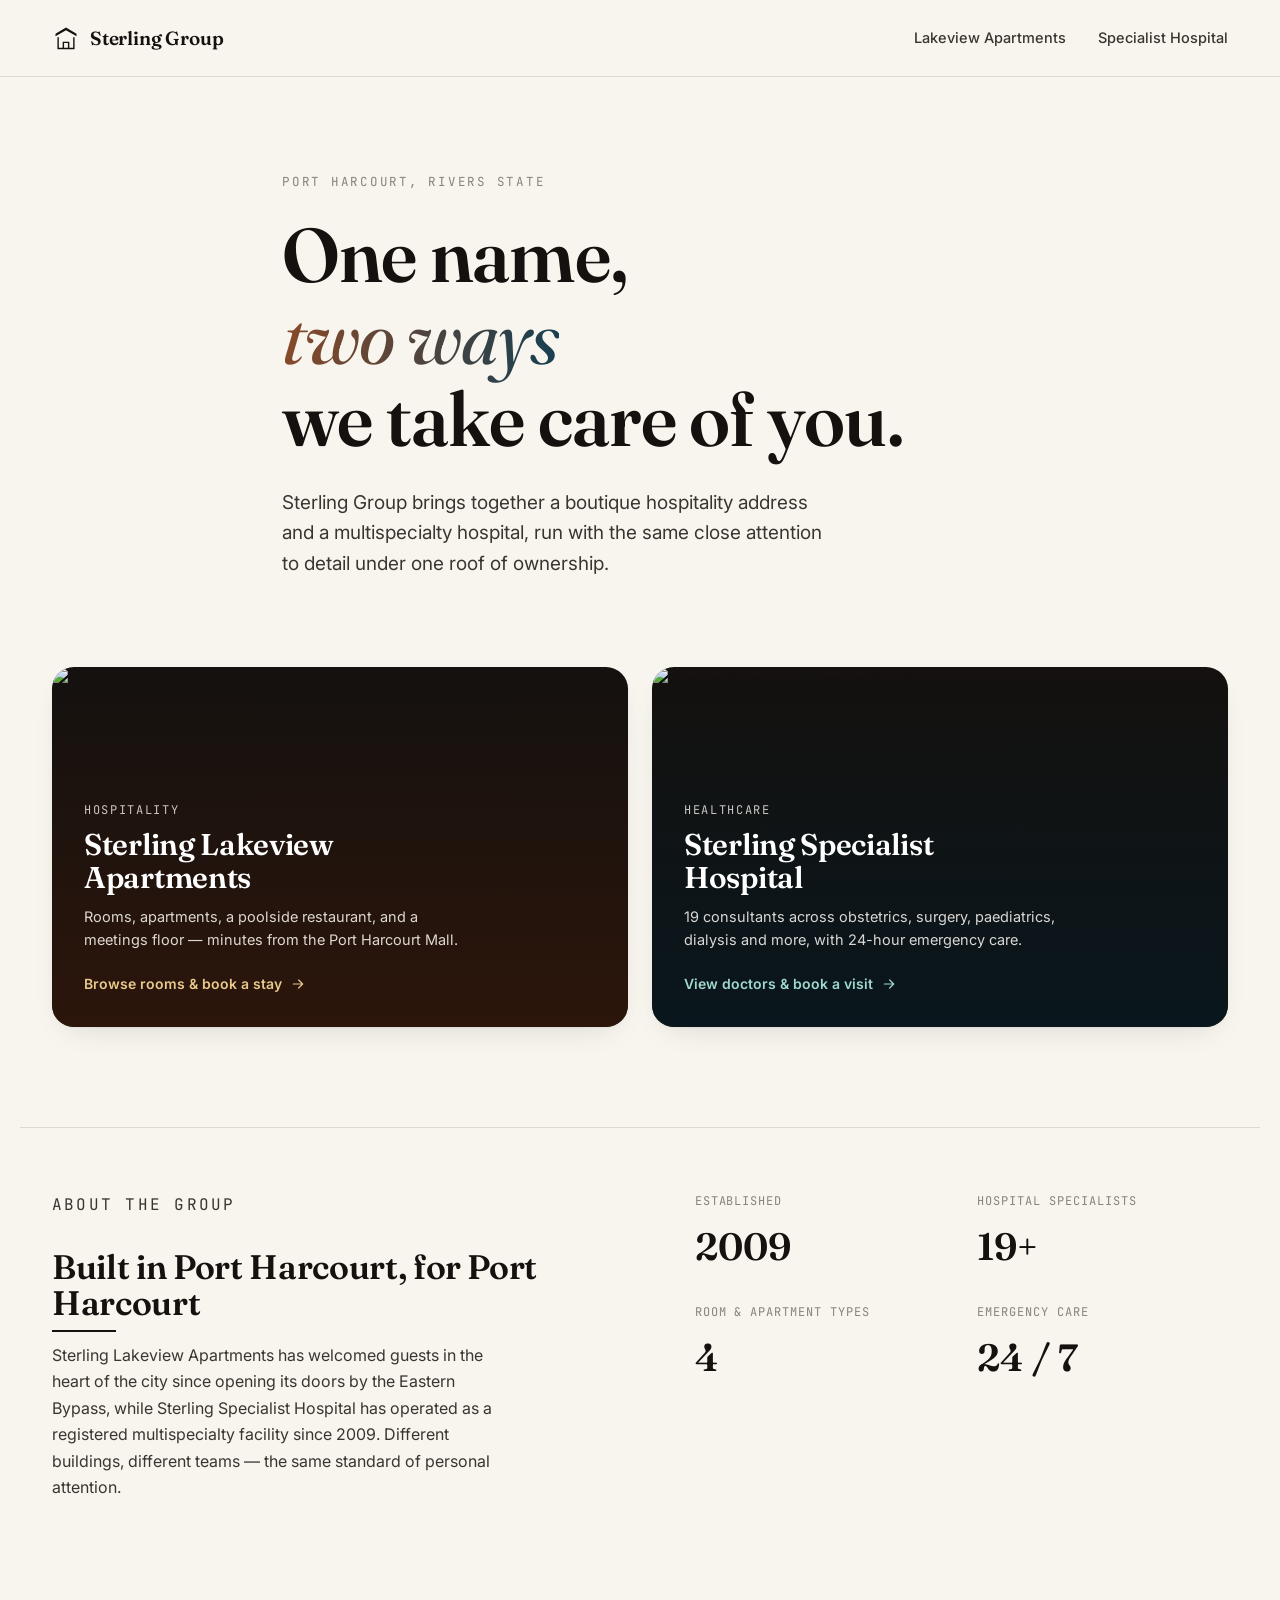
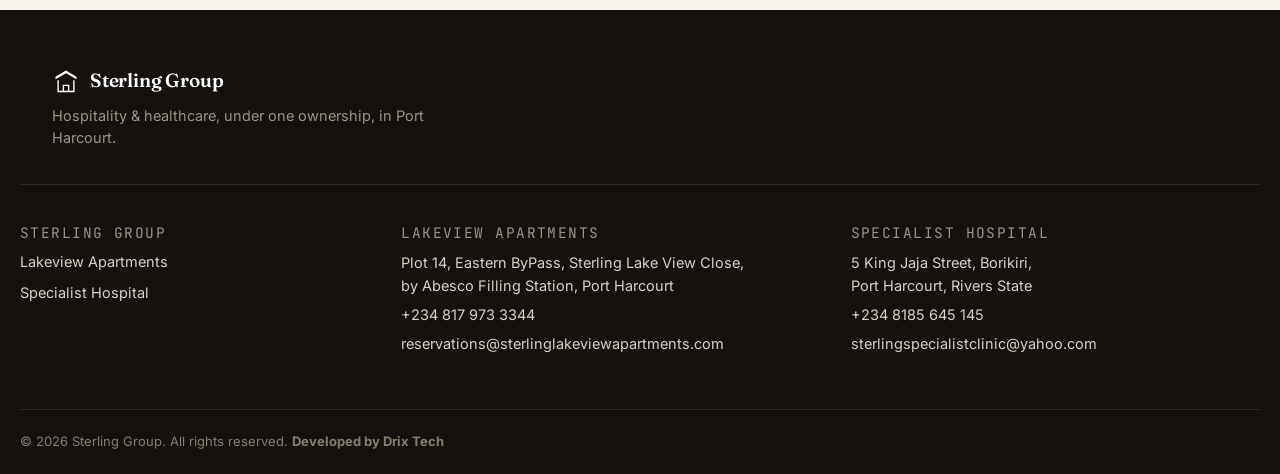
==== index.html @ 6a602ec3 "Initial frontend commit" ====
<!doctype html>
<html lang="en">
<head>
  <meta charset="UTF-8" />
  <meta name="viewport" content="width=device-width, initial-scale=1.0" />
  <title>Sterling Group — Hospitality &amp; Healthcare in Port Harcourt</title>
  <meta name="description" content="Sterling Group is the parent of Sterling Lakeview Apartments and Sterling Specialist Hospital, two trusted institutions in Port Harcourt." />
  <link rel="icon" href="data:," />
  <link rel="stylesheet" href="/css/base.css" />
  <link rel="stylesheet" href="/css/landing.css" />
</head>
<body>

  <header class="site-header" id="siteHeader">
    <div class="container site-header__inner">
      <a href="/" class="brand-mark">
        <span class="brand-mark__glyph" id="brandLogoSlot" aria-hidden="true">
          <svg viewBox="0 0 32 32" fill="none"><path d="M16 4 28 11v3L16 7 4 14v-3L16 4Z" fill="currentColor"/><path d="M7 15v13h18V15" stroke="currentColor" stroke-width="1.6"/><path d="M13 28v-7h6v7" stroke="currentColor" stroke-width="1.6"/></svg>
        </span>
        <span class="brand-mark__text">Sterling Group</span>
      </a>
      <nav class="site-nav">
        <a href="/lakeview">Lakeview Apartments</a>
        <a href="/hospital">Specialist Hospital</a>
        <!-- <a href="/admin" class="site-nav__admin">Admin</a> -->
      </nav>
    </div>
  </header>

  <main>
    <!-- HERO -->
    <section class="hero">
      <div class="container hero__inner">
        <p class="eyebrow">Port Harcourt, Rivers State</p>
        <h1 class="hero__title">
          One name,<br />
          <em class="hero__title-em">two ways</em><br />
          we take care of you.
        </h1>
        <p class="hero__lede">
          Sterling Group brings together a boutique hospitality address and a multispecialty
          hospital, run with the same close attention to detail under one roof of ownership.
        </p>
      </div>
    </section>

    <!-- TWO DOORS -->
    <section class="doors">
      <div class="container doors__grid">

        <a href="/lakeview" class="door door--lakeview" data-division="lakeview">
          <div class="door__media">
            <img src="https://images.unsplash.com/photo-1566073771259-6a8506099945?q=80&w=1600" alt="Sterling Lakeview Apartments exterior at dusk" loading="lazy" />
          </div>
          <div class="door__body">
            <p class="door__eyebrow">Hospitality</p>
            <h2 class="door__title">Sterling Lakeview<br/>Apartments</h2>
            <p class="door__desc">Rooms, apartments, a poolside restaurant, and a meetings floor — minutes from the Port Harcourt Mall.</p>
            <span class="door__cta">Browse rooms &amp; book a stay <span class="icon door__cta-icon" aria-hidden="true"><svg viewBox="0 0 24 24" fill="none" stroke="currentColor" stroke-width="1.8"><path d="M5 12h14M13 6l6 6-6 6" stroke-linecap="round" stroke-linejoin="round"/></svg></span></span>
          </div>
        </a>

        <a href="/hospital" class="door door--hospital" data-division="hospital">
          <div class="door__media">
            <img src="https://images.unsplash.com/photo-1587351021759-3e566b6af7cc?q=80&w=1600" alt="Sterling Specialist Hospital building" loading="lazy" />
          </div>
          <div class="door__body">
            <p class="door__eyebrow">Healthcare</p>
            <h2 class="door__title">Sterling Specialist<br/>Hospital</h2>
            <p class="door__desc">19 consultants across obstetrics, surgery, paediatrics, dialysis and more, with 24-hour emergency care.</p>
            <span class="door__cta">View doctors &amp; book a visit <span class="icon door__cta-icon" aria-hidden="true"><svg viewBox="0 0 24 24" fill="none" stroke="currentColor" stroke-width="1.8"><path d="M5 12h14M13 6l6 6-6 6" stroke-linecap="round" stroke-linejoin="round"/></svg></span></span>
          </div>
        </a>

      </div>
    </section>

    <!-- ABOUT / TRUST STRIP -->
    <section class="about">
      <div class="container about__inner">
        <div class="about__copy">
          <p class="eyebrow">About the Group</p>
          <h2 class="ledger">Built in Port Harcourt, for Port Harcourt</h2>
          <p>
            Sterling Lakeview Apartments has welcomed guests in the heart of the city since
            opening its doors by the Eastern Bypass, while Sterling Specialist Hospital has
            operated as a registered multispecialty facility since 2009. Different buildings,
            different teams — the same standard of personal attention.
          </p>
        </div>
        <dl class="about__stats">
          <div class="about__stat">
            <dt>Established</dt>
            <dd>2009</dd>
          </div>
          <div class="about__stat">
            <dt>Hospital specialists</dt>
            <dd>19+</dd>
          </div>
          <div class="about__stat">
            <dt>Room &amp; apartment types</dt>
            <dd>4</dd>
          </div>
          <div class="about__stat">
            <dt>Emergency care</dt>
            <dd>24 / 7</dd>
          </div>
        </dl>
      </div>
    </section>
  </main>

  <footer class="site-footer">
    <div class="container site-footer__top">
      <a href="/" class="brand-mark site-footer__brand">
        <span class="brand-mark__glyph" id="brandLogoSlotFooter" aria-hidden="true">
          <svg viewBox="0 0 32 32" fill="none"><path d="M16 4 28 11v3L16 7 4 14v-3L16 4Z" fill="currentColor"/><path d="M7 15v13h18V15" stroke="currentColor" stroke-width="1.6"/><path d="M13 28v-7h6v7" stroke="currentColor" stroke-width="1.6"/></svg>
        </span>
        <span class="brand-mark__text">Sterling Group</span>
      </a>
      <p class="site-footer__tagline">Hospitality &amp; healthcare, under one ownership, in Port Harcourt.</p>
    </div>

    <div class="container site-footer__inner">
      <div class="site-footer__col">
        <p class="site-footer__heading">Sterling Group</p>
        <nav class="site-footer__links">
          <a href="/lakeview">Lakeview Apartments</a>
          <a href="/hospital">Specialist Hospital</a>
          <!-- <a href="/admin">Admin</a> -->
        </nav>
      </div>
      <div class="site-footer__col">
        <p class="site-footer__heading">Lakeview Apartments</p>
        <p>Plot 14, Eastern ByPass, Sterling Lake View Close,<br/>by Abesco Filling Station, Port Harcourt</p>
        <p><a href="tel:+2348179733344">+234 817 973 3344</a></p>
        <p><a href="mailto:reservations@sterlinglakeviewapartments.com">reservations@sterlinglakeviewapartments.com</a></p>
      </div>
      <div class="site-footer__col">
        <p class="site-footer__heading">Specialist Hospital</p>
        <p>5 King Jaja Street, Borikiri,<br/>Port Harcourt, Rivers State</p>
        <p><a href="tel:+2348185645145">+234 8185 645 145</a></p>
        <p><a href="mailto:sterlingspecialistclinic@yahoo.com">sterlingspecialistclinic@yahoo.com</a></p>
      </div>
    </div>
    <div class="container site-footer__bottom">
      <p>&copy; <span id="year"></span> Sterling Group. All rights reserved. <b> Developed by
        <a href="https://christogonus.com.ng">Drix Tech</a>
      </b></p>
    </div>
  </footer>

  <script src="/js/icons.js"></script>
  <script src="/js/config.js"></script>
  <script src="/js/api.js"></script>
  <script src="/js/branding.js"></script>
  <script src="/js/landing.js"></script>
</body>
</html>
---- css/base.css ----
/* =========================================================
   SterlingGroup — design tokens & base styles
   Shared across all four pages (landing, lakeview, hospital, admin)
   ========================================================= */

@import url('https://fonts.googleapis.com/css2?family=Fraunces:ital,opsz,wght@0,9..144,300..900;1,9..144,300..900&family=Inter:wght@400;500;600;700&family=JetBrains+Mono:wght@400;500&display=swap');

:root {
  /* ---- Shared neutrals ---- */
  --ink: #14110f;
  --ink-soft: #3a352f;
  --paper: #f8f5ef;
  --paper-raised: #ffffff;
  --stone: #8a8377;
  --stone-light: #d8d2c4;
  --line: rgba(20, 17, 15, 0.12);

  /* ---- Lakeview accent (hospitality) ---- */
  --lv-primary: #8a4a28;
  --lv-primary-deep: #5e3119;
  --lv-gold: #c69a4c;
  --lv-tint: #f4ece1;

  /* ---- Sterling Hospital accent (healthcare) ---- */
  --sh-primary: #163f52;
  --sh-primary-deep: #0d2733;
  --sh-teal: #3e8e7e;
  --sh-tint: #e9f1ef;

  /* ---- Type ---- */
  --font-display: 'Fraunces', 'Iowan Old Style', serif;
  --font-body: 'Inter', -apple-system, BlinkMacSystemFont, sans-serif;
  --font-mono: 'JetBrains Mono', monospace;

  /* ---- Scale ---- */
  --radius-sm: 6px;
  --radius-md: 12px;
  --radius-lg: 22px;
  --shadow-soft: 0 1px 2px rgba(20,17,15,0.04), 0 12px 32px -16px rgba(20,17,15,0.18);
  --shadow-lift: 0 4px 8px rgba(20,17,15,0.06), 0 24px 48px -20px rgba(20,17,15,0.28);

  --container: 1240px;
}

* { box-sizing: border-box; }
html { scroll-behavior: smooth; }

@media (prefers-reduced-motion: reduce) {
  html { scroll-behavior: auto; }
  *, *::before, *::after { animation-duration: 0.01ms !important; animation-iteration-count: 1 !important; transition-duration: 0.01ms !important; }
}

body {
  margin: 0;
  font-family: var(--font-body);
  color: var(--ink);
  background: var(--paper);
  -webkit-font-smoothing: antialiased;
  font-size: 16px;
  line-height: 1.5;
}

h1, h2, h3, h4 {
  font-family: var(--font-display);
  font-weight: 600;
  line-height: 1.08;
  margin: 0;
  letter-spacing: -0.01em;
}

.eyebrow {
  font-family: var(--font-mono);
  font-size: 12.5px;
  letter-spacing: 0.14em;
  text-transform: uppercase;
  color: var(--stone);
  margin: 0 0 22px;
}

p { margin: 0; }

a { color: inherit; text-decoration: none; }

img { max-width: 100%; display: block; }

button {
  font-family: var(--font-body);
  cursor: pointer;
  border: none;
  background: none;
  color: inherit;
}

input, textarea, select {
  font-family: var(--font-body);
  font-size: 15px;
}

::selection { background: var(--lv-gold); color: var(--ink); }

.container {
  max-width: var(--container);
  margin: 0 auto;
  padding: 0 32px;
}

@media (max-width: 720px) {
  .container { padding: 0 20px; }
}

/* ---------------------------------------------------------
   Focus states — always visible, never suppressed
   --------------------------------------------------------- */
a:focus-visible,
button:focus-visible,
input:focus-visible,
textarea:focus-visible,
select:focus-visible,
[tabindex]:focus-visible {
  outline: 2px solid currentColor;
  outline-offset: 3px;
  border-radius: 4px;
}

/* ---------------------------------------------------------
   Signature element: the "ledger line"
   A rule that draws itself left-to-right under a heading —
   used once per page, under the primary section heading only.
   --------------------------------------------------------- */
.ledger {
  position: relative;
  display: inline-block;
}
.ledger::after {
  content: '';
  position: absolute;
  left: 0;
  bottom: -10px;
  height: 2px;
  width: 0%;
  background: currentColor;
  transition: width 1.1s cubic-bezier(0.16, 1, 0.3, 1);
}
.ledger.in-view::after {
  width: 64px;
}

/* ---------------------------------------------------------
   Buttons
   --------------------------------------------------------- */
.btn {
  display: inline-flex;
  align-items: center;
  gap: 10px;
  padding: 13px 26px;
  border-radius: 999px;
  font-size: 14.5px;
  font-weight: 600;
  letter-spacing: 0.01em;
  transition: transform 0.25s cubic-bezier(0.16, 1, 0.3, 1), box-shadow 0.25s ease, background 0.2s ease;
  white-space: nowrap;
}
.btn:active { transform: scale(0.97); }
.btn svg { width: 16px; height: 16px; flex-shrink: 0; }

.btn-ghost {
  background: transparent;
  border: 1.5px solid var(--line);
  color: var(--ink);
}
.btn-ghost:hover { border-color: currentColor; }

/* ---------------------------------------------------------
   Generic card surface
   --------------------------------------------------------- */
.surface {
  background: var(--paper-raised);
  border-radius: var(--radius-md);
  box-shadow: var(--shadow-soft);
}

/* ---------------------------------------------------------
   Toast / inline alert
   --------------------------------------------------------- */
.toast {
  position: fixed;
  bottom: 28px;
  right: 28px;
  z-index: 999;
  background: var(--ink);
  color: var(--paper);
  padding: 14px 20px;
  border-radius: var(--radius-sm);
  font-size: 14px;
  font-weight: 500;
  box-shadow: var(--shadow-lift);
  display: flex;
  align-items: center;
  gap: 10px;
  max-width: 360px;
  transform: translateY(12px);
  opacity: 0;
  transition: transform 0.35s cubic-bezier(0.16,1,0.3,1), opacity 0.35s ease;
  pointer-events: none;
}
.toast.show { transform: translateY(0); opacity: 1; }
.toast.error { background: #7a2424; }
.toast svg { width: 18px; height: 18px; flex-shrink: 0; }

/* ---------------------------------------------------------
   Skeleton loading
   --------------------------------------------------------- */
.skeleton {
  background: linear-gradient(100deg, var(--stone-light) 30%, #eee6d4 50%, var(--stone-light) 70%);
  background-size: 200% 100%;
  animation: shimmer 1.6s infinite;
  border-radius: var(--radius-sm);
}
@keyframes shimmer {
  0% { background-position: 200% 0; }
  100% { background-position: -200% 0; }
}

/* ---------------------------------------------------------
   Brand mark — supports either the default inline SVG glyph
   or an admin-uploaded logo image dropped into the same slot
   --------------------------------------------------------- */
.brand-mark__glyph img {
  height: 28px;
  width: auto;
  max-width: 160px;
  object-fit: contain;
  display: block;
}

/* ---------------------------------------------------------
   Shared footer — used identically by landing, Lakeview, and
   Hospital pages. --footer-accent controls the link hover
   color per page (set in each page's own stylesheet).
   --------------------------------------------------------- */
.site-footer {
  --footer-accent: #ffffff;
  background: var(--ink);
  color: #d8d2c4;
  padding: 56px 0 0;
}
.site-footer__top {
  padding-bottom: 36px;
  border-bottom: 1px solid rgba(255,255,255,0.1);
}
.site-footer__brand .brand-mark__glyph { color: #fff; }
.site-footer__tagline { color: #9a9484; font-size: 14.5px; margin-top: 10px; max-width: 420px; }

.site-footer__inner {
  display: grid;
  grid-template-columns: 1fr 1.2fr 1.2fr;
  gap: 40px;
  padding: 36px 0 48px;
  border-bottom: 1px solid rgba(255,255,255,0.1);
}
@media (max-width: 720px) {
  .site-footer__inner { grid-template-columns: 1fr; gap: 28px; }
}
.site-footer .brand-mark__text { color: #fff; }
.site-footer__muted { color: #9a9484; font-size: 14px; margin-top: 8px; }
.site-footer__heading {
  font-family: var(--font-mono);
  font-size: 12px;
  text-transform: uppercase;
  letter-spacing: 0.1em;
  color: #9a9484;
  margin-bottom: 12px;
}
.site-footer__col p { font-size: 14.5px; line-height: 1.6; margin-bottom: 6px; }
.site-footer__col a { transition: color 0.2s ease; }
.site-footer__col a:hover { color: var(--footer-accent); }
.site-footer__links { display: flex; flex-direction: column; gap: 10px; }
.site-footer__links a { font-size: 14.5px; color: #d8d2c4; }
.site-footer__links a:hover { color: var(--footer-accent); }
.site-footer__bottom {
  padding: 22px 0;
  font-size: 13px;
  color: #847e6f;
}

/* ---------------------------------------------------------
   Visually hidden (a11y labels)
   --------------------------------------------------------- */
.sr-only {
  position: absolute;
  width: 1px; height: 1px;
  padding: 0; margin: -1px;
  overflow: hidden;
  clip: rect(0,0,0,0);
  white-space: nowrap;
  border: 0;
}

/* ---------------------------------------------------------
   Modal
   --------------------------------------------------------- */
.modal-backdrop {
  position: fixed;
  inset: 0;
  background: rgba(20,17,15,0.5);
  backdrop-filter: blur(3px);
  display: none;
  align-items: center;
  justify-content: center;
  z-index: 200;
  padding: 24px;
}
.modal-backdrop.open { display: flex; }
.modal {
  background: var(--paper-raised);
  border-radius: var(--radius-lg);
  max-width: 520px;
  width: 100%;
  max-height: 88vh;
  overflow-y: auto;
  box-shadow: var(--shadow-lift);
  animation: modal-in 0.3s cubic-bezier(0.16,1,0.3,1);
}
@keyframes modal-in {
  from { opacity: 0; transform: translateY(16px) scale(0.98); }
  to { opacity: 1; transform: translateY(0) scale(1); }
}

/* ---------------------------------------------------------
   Partner / client logo slider
   Auto-scrolls via CSS animation; pauses on hover/touch/focus.
   Also draggable via JS (see partner-slider.js) for manual swipe.
   Track is duplicated in markup so the loop is seamless.
   --------------------------------------------------------- */
.partner-slider {
  position: relative;
  overflow: hidden;
  -webkit-mask-image: linear-gradient(90deg, transparent 0%, #000 6%, #000 94%, transparent 100%);
  mask-image: linear-gradient(90deg, transparent 0%, #000 6%, #000 94%, transparent 100%);
  cursor: grab;
  user-select: none;
}
.partner-slider.dragging { cursor: grabbing; }
.partner-slider__track {
  display: flex;
  align-items: center;
  gap: 56px;
  width: max-content;
  animation: partner-scroll var(--partner-duration, 38s) linear infinite;
}
.partner-slider:hover .partner-slider__track,
.partner-slider:focus-within .partner-slider__track,
.partner-slider.dragging .partner-slider__track,
.partner-slider.paused .partner-slider__track {
  animation-play-state: paused;
}
@keyframes partner-scroll {
  from { transform: translateX(0); }
  to { transform: translateX(-50%); }
}
.partner-slider__item {
  flex-shrink: 0;
  height: 44px;
  display: flex;
  align-items: center;
  opacity: 0.72;
  filter: grayscale(1);
  transition: opacity 0.25s ease, filter 0.25s ease;
}
.partner-slider__item:hover { opacity: 1; filter: grayscale(0); }
.partner-slider__item img {
  height: 100%;
  width: auto;
  max-width: 160px;
  object-fit: contain;
  pointer-events: none;
}
.partner-slider__empty {
  padding: 18px 0;
  color: var(--stone);
  font-size: 13.5px;
}

@media (prefers-reduced-motion: reduce) {
  .partner-slider__track { animation: none; }
}
---- css/landing.css ----
/* =========================================================
   Landing page — "two doors" portal
   ========================================================= */

/* ---------- Header ---------- */
.site-header {
  position: sticky;
  top: 0;
  z-index: 100;
  background: rgba(248, 245, 239, 0.86);
  backdrop-filter: blur(10px);
  border-bottom: 1px solid var(--line);
}
.site-header__inner {
  display: flex;
  align-items: center;
  justify-content: space-between;
  height: 76px;
}
.brand-mark {
  display: flex;
  align-items: center;
  gap: 10px;
}
.brand-mark__glyph {
  width: 28px;
  height: 28px;
  color: var(--ink);
}
.brand-mark__glyph svg { width: 100%; height: 100%; }
.brand-mark__text {
  font-family: var(--font-display);
  font-size: 19px;
  font-weight: 600;
  letter-spacing: -0.01em;
}
.site-nav {
  display: flex;
  align-items: center;
  gap: 32px;
  font-size: 14.5px;
  font-weight: 500;
}
.site-nav a { padding: 6px 0; position: relative; color: var(--ink-soft); }
.site-nav a:hover { color: var(--ink); }
.site-nav__admin {
  padding: 8px 18px !important;
  border: 1.5px solid var(--line);
  border-radius: 999px;
  color: var(--ink) !important;
}
.site-nav__admin:hover { border-color: var(--ink); }

/* ---------- Hero ---------- */
.hero {
  padding: 96px 0 64px;
}
.hero__inner { max-width: 780px; }
.hero__title {
  font-size: clamp(40px, 7vw, 76px);
  color: var(--ink);
  margin-bottom: 28px;
}
.hero__title-em {
  font-style: italic;
  font-weight: 400;
  background: linear-gradient(95deg, var(--lv-primary) 0%, var(--sh-primary) 100%);
  -webkit-background-clip: text;
  background-clip: text;
  color: transparent;
}
.hero__lede {
  font-size: 19px;
  color: var(--ink-soft);
  max-width: 540px;
  line-height: 1.6;
}

/* ---------- Two doors ---------- */
.doors { padding: 24px 0 100px; }
.doors__grid {
  display: grid;
  grid-template-columns: 1fr 1fr;
  gap: 24px;
}
@media (max-width: 860px) {
  .doors__grid { grid-template-columns: 1fr; }
}

.door {
  position: relative;
  display: block;
  border-radius: var(--radius-lg);
  overflow: hidden;
  box-shadow: var(--shadow-soft);
  transition: box-shadow 0.4s cubic-bezier(0.16,1,0.3,1), transform 0.4s cubic-bezier(0.16,1,0.3,1);
  background: var(--ink);
}
.door:hover { transform: translateY(-4px); box-shadow: var(--shadow-lift); }

.door__media {
  position: relative;
  height: 360px;
  overflow: hidden;
}
.door__media::after {
  content: '';
  position: absolute;
  inset: 0;
}
.door--lakeview .door__media::after {
  background: linear-gradient(180deg, rgba(94,49,25,0) 0%, rgba(46,22,11,0.92) 100%);
}
.door--hospital .door__media::after {
  background: linear-gradient(180deg, rgba(13,39,51,0) 0%, rgba(8,23,30,0.92) 100%);
}
.door__media img {
  width: 100%;
  height: 100%;
  object-fit: cover;
  transition: transform 0.7s cubic-bezier(0.16,1,0.3,1);
}
.door:hover .door__media img { transform: scale(1.05); }

.door__body {
  position: absolute;
  left: 0; right: 0; bottom: 0;
  padding: 32px;
  color: #fbf8f2;
}
.door__eyebrow {
  font-family: var(--font-mono);
  font-size: 12px;
  letter-spacing: 0.14em;
  text-transform: uppercase;
  opacity: 0.78;
  margin-bottom: 10px;
}
.door__title {
  font-size: 30px;
  margin-bottom: 12px;
  color: #fff;
}
.door__desc {
  font-size: 14.5px;
  line-height: 1.55;
  max-width: 380px;
  opacity: 0.86;
  margin-bottom: 20px;
}
.door__cta {
  display: inline-flex;
  align-items: center;
  gap: 8px;
  font-size: 14px;
  font-weight: 600;
}
.door--lakeview .door__cta { color: #e7c98b; }
.door--hospital .door__cta { color: #9fd9c9; }
.door__cta-icon {
  width: 16px; height: 16px;
  transition: transform 0.3s cubic-bezier(0.16,1,0.3,1);
}
.door__cta-icon svg { width: 100%; height: 100%; }
.door:hover .door__cta-icon { transform: translateX(4px); }

/* ---------- About / stats ---------- */
.about { padding: 0 0 110px; }
.about__inner {
  display: grid;
  grid-template-columns: 1.1fr 1fr;
  gap: 56px;
  align-items: start;
  border-top: 1px solid var(--line);
  padding-top: 64px;
}
@media (max-width: 860px) {
  .about__inner { grid-template-columns: 1fr; gap: 36px; }
}
.about__copy h2 {
  font-size: clamp(26px, 3.4vw, 34px);
  margin: 8px 0 20px;
  color: var(--ink);
}
.about__copy p {
  color: var(--ink-soft);
  font-size: 16px;
  line-height: 1.65;
  max-width: 460px;
}
.about__stats {
  display: grid;
  grid-template-columns: 1fr 1fr;
  gap: 28px 32px;
  margin: 0;
}
.about__stat dt {
  font-family: var(--font-mono);
  font-size: 12px;
  text-transform: uppercase;
  letter-spacing: 0.08em;
  color: var(--stone);
  margin-bottom: 8px;
}
.about__stat dd {
  font-family: var(--font-display);
  font-size: 38px;
  font-weight: 600;
  margin: 0;
  color: var(--ink);
}
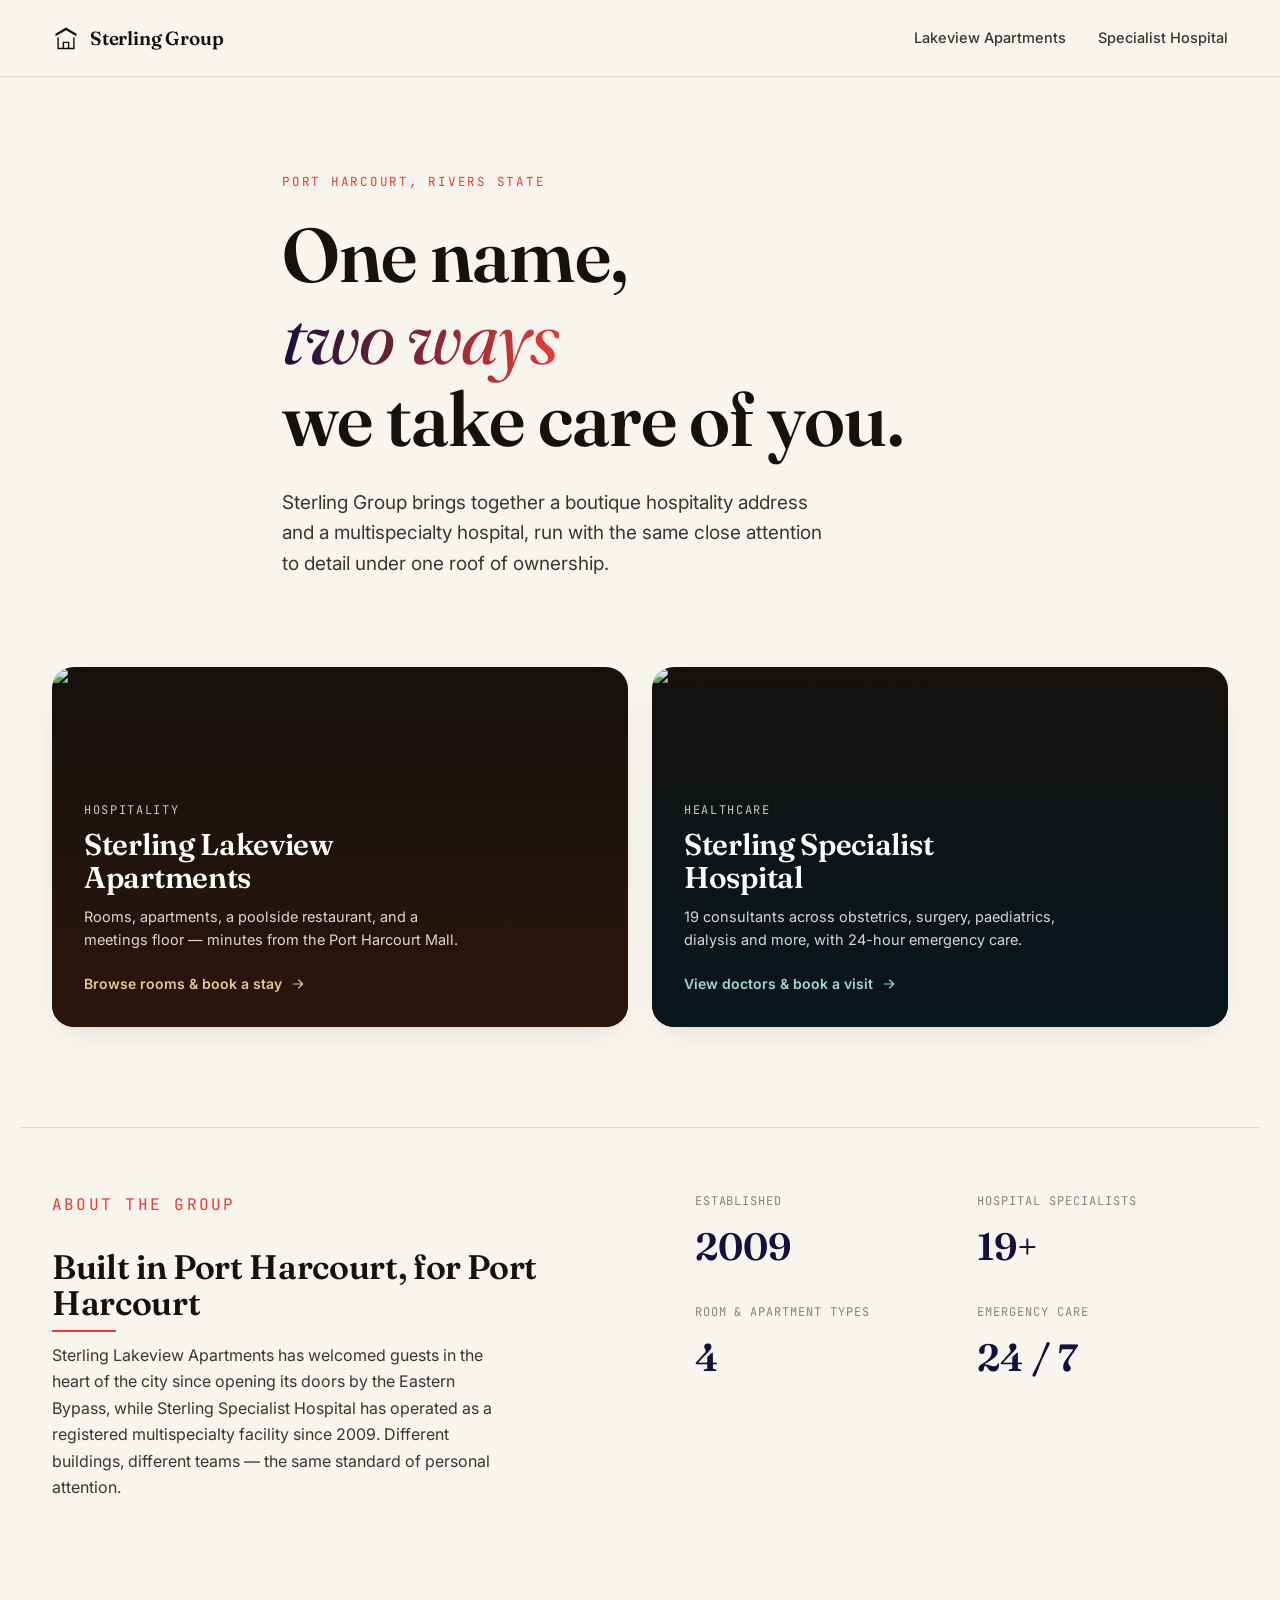
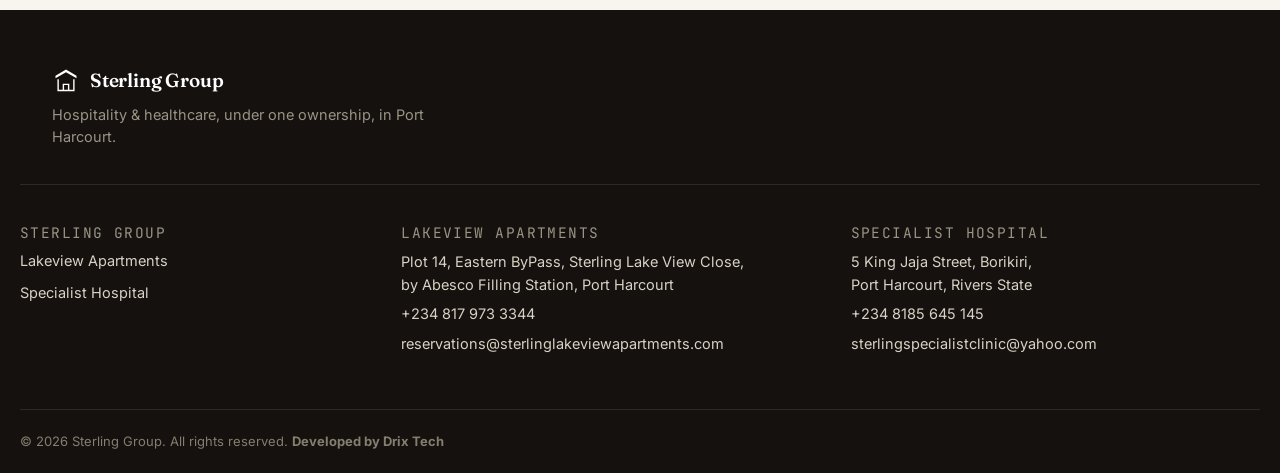
==== commit a8fa2545: "Fix newsletter overflow, footer overflow safety, landing page brand colors" ====
--- a/index.html
+++ b/index.html
@@ -9,7 +9,7 @@
   <link rel="stylesheet" href="/css/base.css" />
   <link rel="stylesheet" href="/css/landing.css" />
 </head>
-<body>
+<body class="landing">
 
   <header class="site-header" id="siteHeader">
     <div class="container site-header__inner">
@@ -19,11 +19,14 @@
         </span>
         <span class="brand-mark__text">Sterling Group</span>
       </a>
-      <nav class="site-nav">
+      <nav class="site-nav primary-nav" id="primaryNav">
         <a href="/lakeview">Lakeview Apartments</a>
         <a href="/hospital">Specialist Hospital</a>
         <!-- <a href="/admin" class="site-nav__admin">Admin</a> -->
       </nav>
+      <button class="nav-toggle" id="navToggle" aria-label="Open menu" aria-expanded="false">
+        <span></span><span></span><span></span>
+      </button>
     </div>
   </header>
 
@@ -154,6 +157,7 @@
   <script src="/js/config.js"></script>
   <script src="/js/api.js"></script>
   <script src="/js/branding.js"></script>
+  <script src="/js/nav-toggle.js"></script>
   <script src="/js/landing.js"></script>
 </body>
 </html>
--- a/css/base.css
+++ b/css/base.css
@@ -43,7 +43,7 @@
 }
 
 * { box-sizing: border-box; }
-html { scroll-behavior: smooth; }
+html { scroll-behavior: smooth; overflow-x: hidden; }
 
 @media (prefers-reduced-motion: reduce) {
   html { scroll-behavior: auto; }
@@ -58,6 +58,7 @@
   -webkit-font-smoothing: antialiased;
   font-size: 16px;
   line-height: 1.5;
+  overflow-x: hidden;
 }
 
 h1, h2, h3, h4 {
@@ -107,6 +108,74 @@
 @media (max-width: 720px) {
   .container { padding: 0 20px; }
 }
+
+/* ---------------------------------------------------------
+   Mobile nav toggle — shared across index/lakeview/hospital.
+   Each page's header keeps its own nav link colors/spacing;
+   this just handles the hamburger button and the collapse
+   behavior on narrow screens.
+   --------------------------------------------------------- */
+.nav-toggle {
+  display: none;
+  flex-direction: column;
+  justify-content: center;
+  align-items: center;
+  gap: 5px;
+  width: 40px;
+  height: 40px;
+  border-radius: var(--radius-sm);
+  flex-shrink: 0;
+}
+.nav-toggle span {
+  display: block;
+  width: 20px;
+  height: 2px;
+  background: currentColor;
+  border-radius: 2px;
+  transition: transform 0.25s ease, opacity 0.25s ease;
+}
+.nav-toggle.open span:nth-child(1) { transform: translateY(7px) rotate(45deg); }
+.nav-toggle.open span:nth-child(2) { opacity: 0; }
+.nav-toggle.open span:nth-child(3) { transform: translateY(-7px) rotate(-45deg); }
+
+@media (max-width: 900px) {
+  .nav-toggle { display: flex; }
+
+  .primary-nav {
+    position: absolute;
+    top: 100%;
+    left: 0;
+    right: 0;
+    max-height: calc(100vh - 76px);
+    background: var(--paper);
+    flex-direction: column;
+    align-items: stretch;
+    gap: 0;
+    padding: 8px 24px 32px;
+    overflow-y: auto;
+    transform: translateY(-8px);
+    opacity: 0;
+    visibility: hidden;
+    pointer-events: none;
+    transition: opacity 0.2s ease, transform 0.2s ease, visibility 0.2s;
+    z-index: 90;
+    box-shadow: var(--shadow-soft);
+    border-bottom: 1px solid var(--line);
+  }
+  .primary-nav.open {
+    opacity: 1;
+    transform: translateY(0);
+    visibility: visible;
+    pointer-events: auto;
+  }
+  .primary-nav a {
+    padding: 16px 4px !important;
+    border-bottom: 1px solid var(--line);
+    font-size: 16px !important;
+  }
+  body.nav-open { overflow: hidden; }
+}
+
 
 /* ---------------------------------------------------------
    Focus states — always visible, never suppressed
@@ -225,6 +294,28 @@
    Brand mark — supports either the default inline SVG glyph
    or an admin-uploaded logo image dropped into the same slot
    --------------------------------------------------------- */
+.brand-mark {
+  display: flex;
+  align-items: center;
+  gap: 10px;
+}
+.brand-mark__glyph {
+  width: 28px;
+  height: 28px;
+  flex-shrink: 0;
+  display: flex;
+  align-items: center;
+  justify-content: center;
+  color: var(--ink);
+}
+.brand-mark__glyph svg { width: 100%; height: 100%; }
+.brand-mark__text {
+  font-family: var(--font-display);
+  font-size: 19px;
+  font-weight: 600;
+  letter-spacing: -0.01em;
+  line-height: 1;
+}
 .brand-mark__glyph img {
   height: 28px;
   width: auto;
--- a/css/landing.css
+++ b/css/landing.css
@@ -1,6 +1,16 @@
 /* =========================================================
    Landing page — "two doors" portal
    ========================================================= */
+
+/* Sterling Group's own brand colors (from the group logo), scoped to the
+   landing page only — Lakeview and Hospital keep their own palettes. */
+body.landing {
+  --gr-navy: #140f3c;
+  --gr-red: #ee3b34;
+}
+body.landing ::selection { background: var(--gr-red); color: #fff; }
+body.landing .eyebrow { color: var(--gr-red); }
+body.landing .ledger::after { background: var(--gr-red); }
 
 /* ---------- Header ---------- */
 .site-header {
@@ -17,23 +27,6 @@
   justify-content: space-between;
   height: 76px;
 }
-.brand-mark {
-  display: flex;
-  align-items: center;
-  gap: 10px;
-}
-.brand-mark__glyph {
-  width: 28px;
-  height: 28px;
-  color: var(--ink);
-}
-.brand-mark__glyph svg { width: 100%; height: 100%; }
-.brand-mark__text {
-  font-family: var(--font-display);
-  font-size: 19px;
-  font-weight: 600;
-  letter-spacing: -0.01em;
-}
 .site-nav {
   display: flex;
   align-items: center;
@@ -64,7 +57,7 @@
 .hero__title-em {
   font-style: italic;
   font-weight: 400;
-  background: linear-gradient(95deg, var(--lv-primary) 0%, var(--sh-primary) 100%);
+  background: linear-gradient(95deg, var(--gr-navy) 0%, var(--gr-red) 100%);
   -webkit-background-clip: text;
   background-clip: text;
   color: transparent;
@@ -207,5 +200,5 @@
   font-size: 38px;
   font-weight: 600;
   margin: 0;
-  color: var(--ink);
-}
+  color: var(--gr-navy);
+}
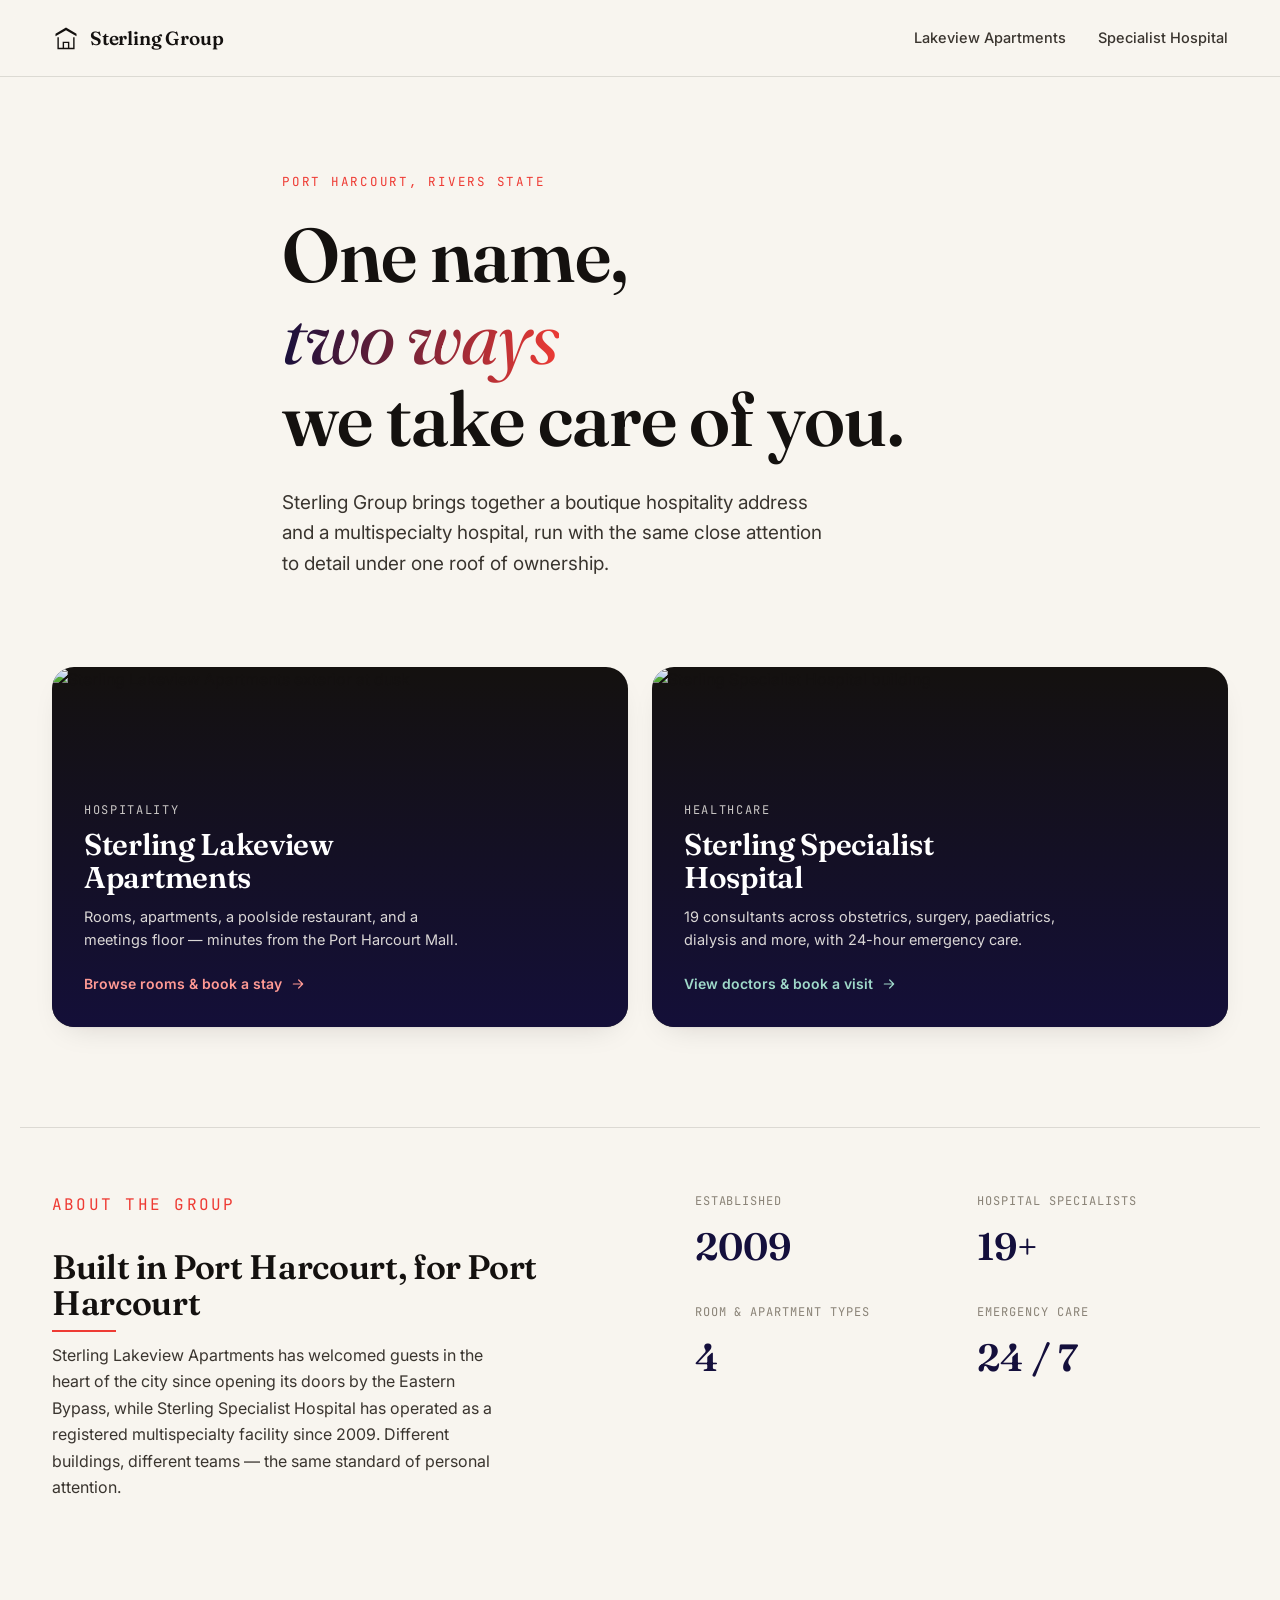
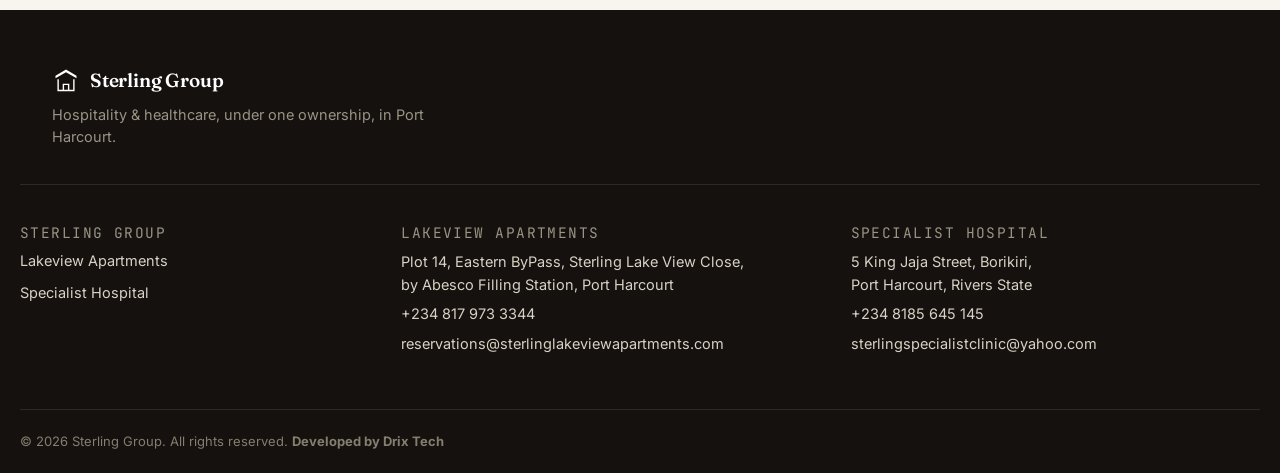
==== commit 9fc8b40f: "Fix landing page brand colors, add cache-busting for CSS/JS" ====
--- a/index.html
+++ b/index.html
@@ -6,8 +6,8 @@
   <title>Sterling Group — Hospitality &amp; Healthcare in Port Harcourt</title>
   <meta name="description" content="Sterling Group is the parent of Sterling Lakeview Apartments and Sterling Specialist Hospital, two trusted institutions in Port Harcourt." />
   <link rel="icon" href="data:," />
-  <link rel="stylesheet" href="/css/base.css" />
-  <link rel="stylesheet" href="/css/landing.css" />
+  <link rel="stylesheet" href="/css/base.css?v=4" />
+  <link rel="stylesheet" href="/css/landing.css?v=4" />
 </head>
 <body class="landing">
 
@@ -153,11 +153,11 @@
     </div>
   </footer>
 
-  <script src="/js/icons.js"></script>
-  <script src="/js/config.js"></script>
-  <script src="/js/api.js"></script>
-  <script src="/js/branding.js"></script>
-  <script src="/js/nav-toggle.js"></script>
-  <script src="/js/landing.js"></script>
+  <script src="/js/icons.js?v=4"></script>
+  <script src="/js/config.js?v=4"></script>
+  <script src="/js/api.js?v=4"></script>
+  <script src="/js/branding.js?v=4"></script>
+  <script src="/js/nav-toggle.js?v=4"></script>
+  <script src="/js/landing.js?v=4"></script>
 </body>
 </html>
--- a/css/landing.css
+++ b/css/landing.css
@@ -102,10 +102,10 @@
   inset: 0;
 }
 .door--lakeview .door__media::after {
-  background: linear-gradient(180deg, rgba(94,49,25,0) 0%, rgba(46,22,11,0.92) 100%);
+  background: linear-gradient(180deg, rgba(238,59,52,0) 0%, rgba(20,15,60,0.92) 100%);
 }
 .door--hospital .door__media::after {
-  background: linear-gradient(180deg, rgba(13,39,51,0) 0%, rgba(8,23,30,0.92) 100%);
+  background: linear-gradient(180deg, rgba(20,15,60,0) 0%, rgba(20,15,60,0.92) 100%);
 }
 .door__media img {
   width: 100%;
@@ -148,7 +148,7 @@
   font-size: 14px;
   font-weight: 600;
 }
-.door--lakeview .door__cta { color: #e7c98b; }
+.door--lakeview .door__cta { color: #ff9a94; }
 .door--hospital .door__cta { color: #9fd9c9; }
 .door__cta-icon {
   width: 16px; height: 16px;
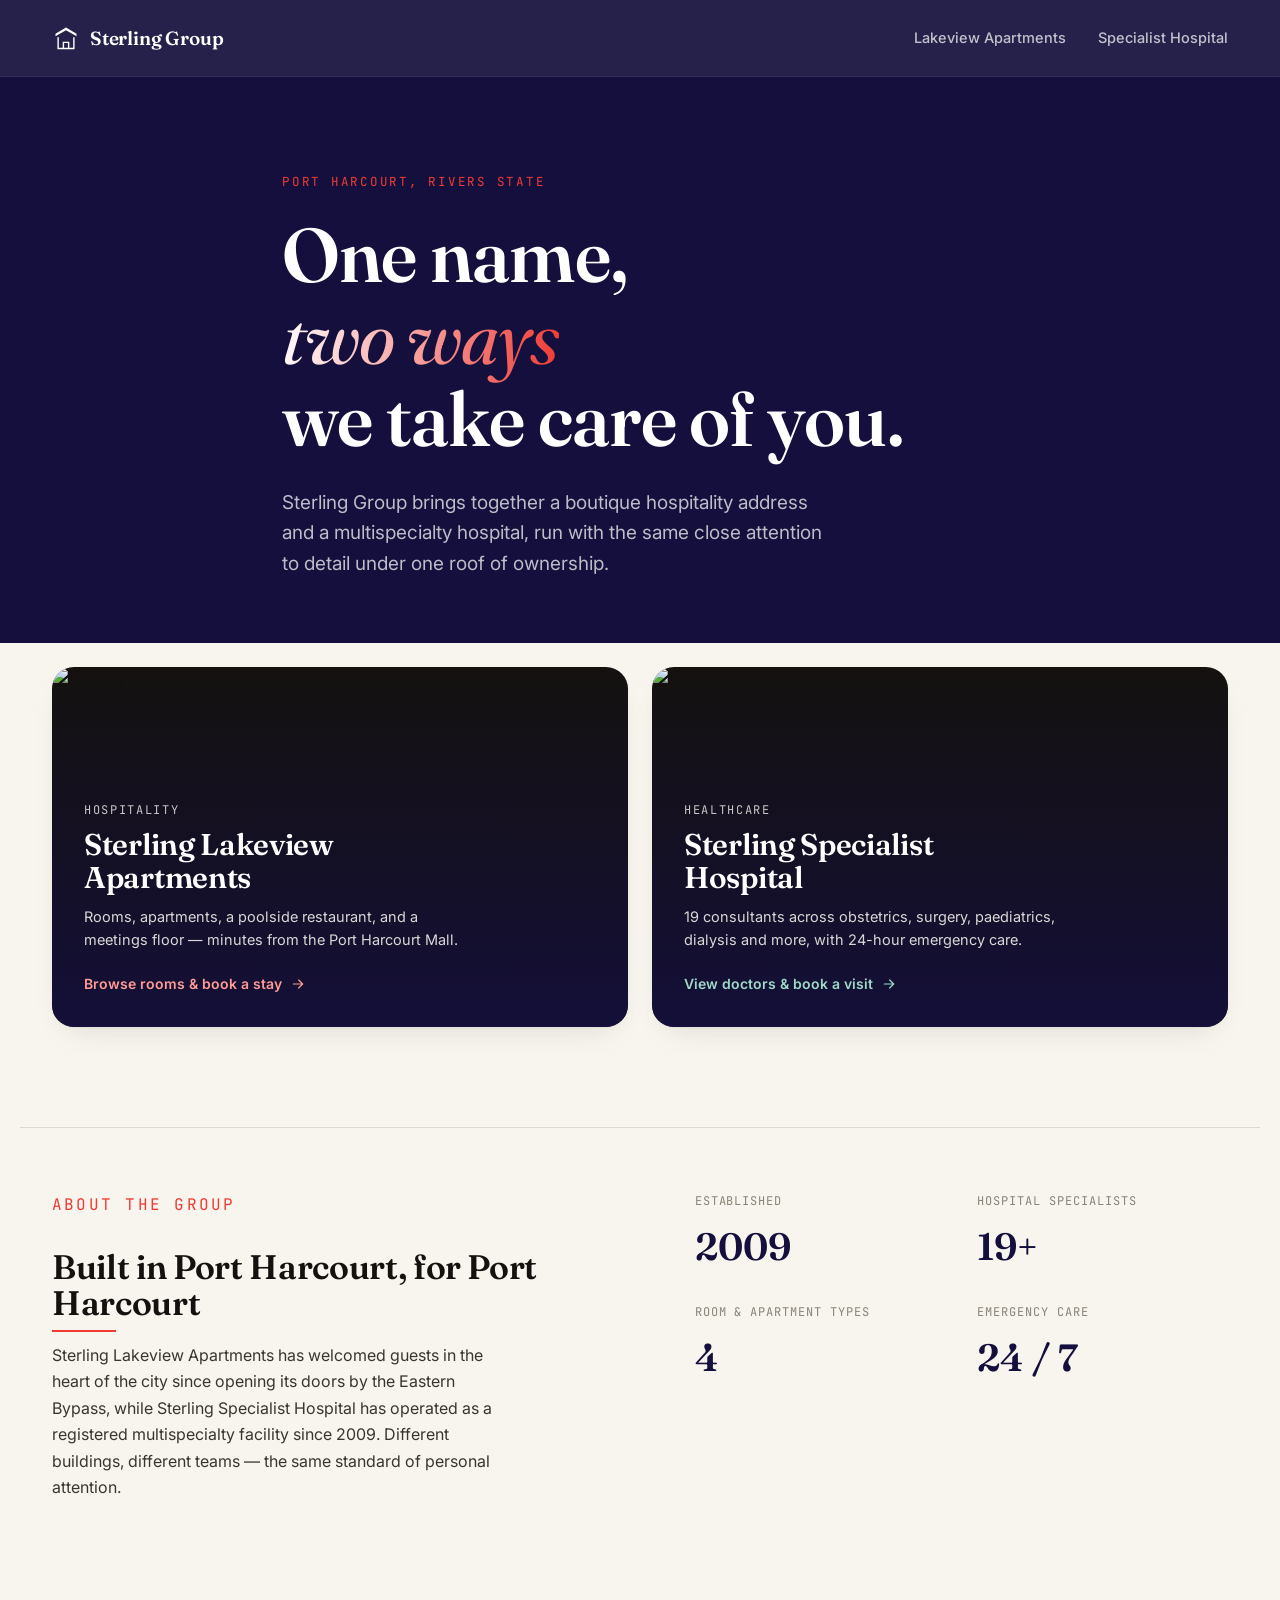
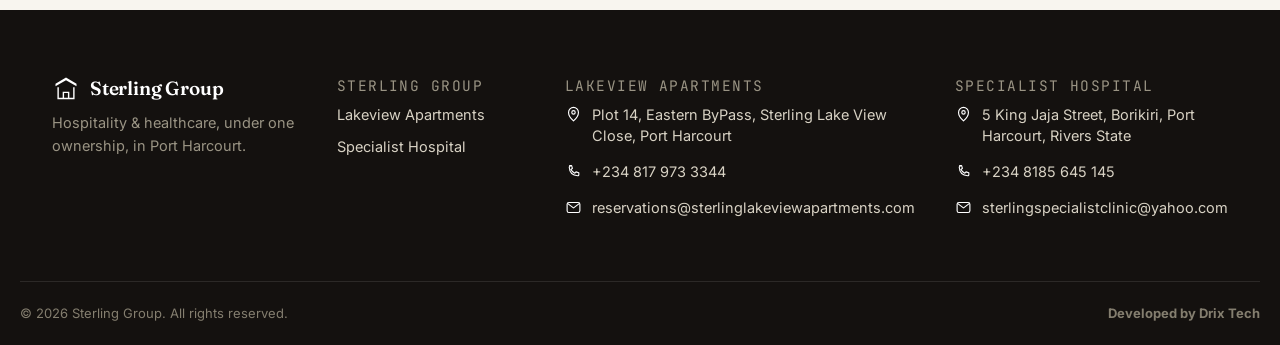
==== commit e1b33a6e: "Rebuild footer as single grid, navy hero on landing page" ====
--- a/index.html
+++ b/index.html
@@ -6,8 +6,8 @@
   <title>Sterling Group — Hospitality &amp; Healthcare in Port Harcourt</title>
   <meta name="description" content="Sterling Group is the parent of Sterling Lakeview Apartments and Sterling Specialist Hospital, two trusted institutions in Port Harcourt." />
   <link rel="icon" href="data:," />
-  <link rel="stylesheet" href="/css/base.css?v=4" />
-  <link rel="stylesheet" href="/css/landing.css?v=4" />
+  <link rel="stylesheet" href="/css/base.css?v=5" />
+  <link rel="stylesheet" href="/css/landing.css?v=5" />
 </head>
 <body class="landing">
 
@@ -114,17 +114,17 @@
   </main>
 
   <footer class="site-footer">
-    <div class="container site-footer__top">
-      <a href="/" class="brand-mark site-footer__brand">
-        <span class="brand-mark__glyph" id="brandLogoSlotFooter" aria-hidden="true">
-          <svg viewBox="0 0 32 32" fill="none"><path d="M16 4 28 11v3L16 7 4 14v-3L16 4Z" fill="currentColor"/><path d="M7 15v13h18V15" stroke="currentColor" stroke-width="1.6"/><path d="M13 28v-7h6v7" stroke="currentColor" stroke-width="1.6"/></svg>
-        </span>
-        <span class="brand-mark__text">Sterling Group</span>
-      </a>
-      <p class="site-footer__tagline">Hospitality &amp; healthcare, under one ownership, in Port Harcourt.</p>
-    </div>
+    <div class="container site-footer__grid">
+      <div class="site-footer__brand-col">
+        <a href="/" class="brand-mark site-footer__brand">
+          <span class="brand-mark__glyph" id="brandLogoSlotFooter" aria-hidden="true">
+            <svg viewBox="0 0 32 32" fill="none"><path d="M16 4 28 11v3L16 7 4 14v-3L16 4Z" fill="currentColor"/><path d="M7 15v13h18V15" stroke="currentColor" stroke-width="1.6"/><path d="M13 28v-7h6v7" stroke="currentColor" stroke-width="1.6"/></svg>
+          </span>
+          <span class="brand-mark__text">Sterling Group</span>
+        </a>
+        <p class="site-footer__tagline">Hospitality &amp; healthcare, under one ownership, in Port Harcourt.</p>
+      </div>
 
-    <div class="container site-footer__inner">
       <div class="site-footer__col">
         <p class="site-footer__heading">Sterling Group</p>
         <nav class="site-footer__links">
@@ -133,31 +133,50 @@
           <!-- <a href="/admin">Admin</a> -->
         </nav>
       </div>
+
       <div class="site-footer__col">
         <p class="site-footer__heading">Lakeview Apartments</p>
-        <p>Plot 14, Eastern ByPass, Sterling Lake View Close,<br/>by Abesco Filling Station, Port Harcourt</p>
-        <p><a href="tel:+2348179733344">+234 817 973 3344</a></p>
-        <p><a href="mailto:reservations@sterlinglakeviewapartments.com">reservations@sterlinglakeviewapartments.com</a></p>
+        <p class="footer-contact-item">
+          <span class="icon"><svg viewBox="0 0 24 24" fill="none" stroke="currentColor" stroke-width="1.6"><path d="M12 21s7-6.3 7-12a7 7 0 1 0-14 0c0 5.7 7 12 7 12Z" stroke-linejoin="round"/><circle cx="12" cy="9" r="2.4"/></svg></span>
+          <span>Plot 14, Eastern ByPass, Sterling Lake View Close, Port Harcourt</span>
+        </p>
+        <p class="footer-contact-item">
+          <span class="icon"><svg viewBox="0 0 24 24" fill="none" stroke="currentColor" stroke-width="1.6"><path d="M6.5 3.5h2.7l1.3 4-2 1.6a11 11 0 0 0 5.4 5.4l1.6-2 4 1.3v2.7a1.5 1.5 0 0 1-1.6 1.5C10.5 17.6 6.4 13.5 6 6.1A1.5 1.5 0 0 1 7.5 4.5" stroke-linecap="round" stroke-linejoin="round"/></svg></span>
+          <a href="tel:+2348179733344">+234 817 973 3344</a>
+        </p>
+        <p class="footer-contact-item">
+          <span class="icon"><svg viewBox="0 0 24 24" fill="none" stroke="currentColor" stroke-width="1.6"><rect x="3" y="5" width="18" height="14" rx="2.5"/><path d="m4 6.5 7.4 5.7a1 1 0 0 0 1.2 0L20 6.5" stroke-linecap="round" stroke-linejoin="round"/></svg></span>
+          <a href="mailto:reservations@sterlinglakeviewapartments.com">reservations@sterlinglakeviewapartments.com</a>
+        </p>
       </div>
+
       <div class="site-footer__col">
         <p class="site-footer__heading">Specialist Hospital</p>
-        <p>5 King Jaja Street, Borikiri,<br/>Port Harcourt, Rivers State</p>
-        <p><a href="tel:+2348185645145">+234 8185 645 145</a></p>
-        <p><a href="mailto:sterlingspecialistclinic@yahoo.com">sterlingspecialistclinic@yahoo.com</a></p>
+        <p class="footer-contact-item">
+          <span class="icon"><svg viewBox="0 0 24 24" fill="none" stroke="currentColor" stroke-width="1.6"><path d="M12 21s7-6.3 7-12a7 7 0 1 0-14 0c0 5.7 7 12 7 12Z" stroke-linejoin="round"/><circle cx="12" cy="9" r="2.4"/></svg></span>
+          <span>5 King Jaja Street, Borikiri, Port Harcourt, Rivers State</span>
+        </p>
+        <p class="footer-contact-item">
+          <span class="icon"><svg viewBox="0 0 24 24" fill="none" stroke="currentColor" stroke-width="1.6"><path d="M6.5 3.5h2.7l1.3 4-2 1.6a11 11 0 0 0 5.4 5.4l1.6-2 4 1.3v2.7a1.5 1.5 0 0 1-1.6 1.5C10.5 17.6 6.4 13.5 6 6.1A1.5 1.5 0 0 1 7.5 4.5" stroke-linecap="round" stroke-linejoin="round"/></svg></span>
+          <a href="tel:+2348185645145">+234 8185 645 145</a>
+        </p>
+        <p class="footer-contact-item">
+          <span class="icon"><svg viewBox="0 0 24 24" fill="none" stroke="currentColor" stroke-width="1.6"><rect x="3" y="5" width="18" height="14" rx="2.5"/><path d="m4 6.5 7.4 5.7a1 1 0 0 0 1.2 0L20 6.5" stroke-linecap="round" stroke-linejoin="round"/></svg></span>
+          <a href="mailto:sterlingspecialistclinic@yahoo.com">sterlingspecialistclinic@yahoo.com</a>
+        </p>
       </div>
     </div>
     <div class="container site-footer__bottom">
-      <p>&copy; <span id="year"></span> Sterling Group. All rights reserved. <b> Developed by
-        <a href="https://christogonus.com.ng">Drix Tech</a>
-      </b></p>
+      <p>&copy; <span id="year"></span> Sterling Group. All rights reserved.</p>
+      <p><b>Developed by <a href="https://christogonus.com.ng">Drix Tech</a></b></p>
     </div>
   </footer>
 
-  <script src="/js/icons.js?v=4"></script>
-  <script src="/js/config.js?v=4"></script>
-  <script src="/js/api.js?v=4"></script>
-  <script src="/js/branding.js?v=4"></script>
-  <script src="/js/nav-toggle.js?v=4"></script>
-  <script src="/js/landing.js?v=4"></script>
+  <script src="/js/icons.js?v=5"></script>
+  <script src="/js/config.js?v=5"></script>
+  <script src="/js/api.js?v=5"></script>
+  <script src="/js/branding.js?v=5"></script>
+  <script src="/js/nav-toggle.js?v=5"></script>
+  <script src="/js/landing.js?v=5"></script>
 </body>
 </html>
--- a/css/base.css
+++ b/css/base.css
@@ -333,45 +333,82 @@
   --footer-accent: #ffffff;
   background: var(--ink);
   color: #d8d2c4;
-  padding: 56px 0 0;
-}
-.site-footer__top {
-  padding-bottom: 36px;
+  padding: 64px 0 0;
+}
+
+.site-footer__grid {
+  display: grid;
+  grid-template-columns: 1.3fr 1fr 1fr 1fr;
+  gap: 40px;
+  padding-bottom: 48px;
   border-bottom: 1px solid rgba(255,255,255,0.1);
 }
+@media (max-width: 900px) {
+  .site-footer__grid { grid-template-columns: 1fr 1fr; row-gap: 36px; }
+}
+@media (max-width: 560px) {
+  .site-footer__grid { grid-template-columns: 1fr; row-gap: 32px; }
+}
+
+.site-footer__brand-col { grid-column: span 1; }
+@media (max-width: 900px) {
+  .site-footer__brand-col { grid-column: 1 / -1; }
+}
 .site-footer__brand .brand-mark__glyph { color: #fff; }
-.site-footer__tagline { color: #9a9484; font-size: 14.5px; margin-top: 10px; max-width: 420px; }
-
-.site-footer__inner {
-  display: grid;
-  grid-template-columns: 1fr 1.2fr 1.2fr;
-  gap: 40px;
-  padding: 36px 0 48px;
-  border-bottom: 1px solid rgba(255,255,255,0.1);
-}
-@media (max-width: 720px) {
-  .site-footer__inner { grid-template-columns: 1fr; gap: 28px; }
-}
 .site-footer .brand-mark__text { color: #fff; }
-.site-footer__muted { color: #9a9484; font-size: 14px; margin-top: 8px; }
+.site-footer__tagline { color: #9a9484; font-size: 14.5px; margin-top: 10px; max-width: 320px; line-height: 1.55; }
+
 .site-footer__heading {
   font-family: var(--font-mono);
   font-size: 12px;
   text-transform: uppercase;
   letter-spacing: 0.1em;
   color: #9a9484;
-  margin-bottom: 12px;
+  margin-bottom: 16px;
 }
 .site-footer__col p { font-size: 14.5px; line-height: 1.6; margin-bottom: 6px; }
 .site-footer__col a { transition: color 0.2s ease; }
 .site-footer__col a:hover { color: var(--footer-accent); }
-.site-footer__links { display: flex; flex-direction: column; gap: 10px; }
+.site-footer__links { display: flex; flex-direction: column; gap: 11px; }
 .site-footer__links a { font-size: 14.5px; color: #d8d2c4; }
 .site-footer__links a:hover { color: var(--footer-accent); }
+
+/* Icon + text rows (address, phone, email) — matches the "Contact Us" style */
+.footer-contact-item {
+  display: flex;
+  align-items: flex-start;
+  gap: 10px;
+  margin-bottom: 14px !important;
+}
+.footer-contact-item .icon {
+  width: 17px;
+  height: 17px;
+  color: var(--footer-accent);
+  flex-shrink: 0;
+  margin-top: 2px;
+}
+.footer-contact-item > span:last-child,
+.footer-contact-item > a { line-height: 1.5; }
+
+.site-footer__socials { display: flex; gap: 10px; margin-top: 18px; }
+.site-footer__socials a {
+  width: 34px; height: 34px; border-radius: 50%;
+  background: rgba(255,255,255,0.08);
+  display: flex; align-items: center; justify-content: center;
+  color: #fff;
+  flex-shrink: 0;
+}
+.site-footer__socials a:hover { background: var(--footer-accent); color: var(--ink); }
+.site-footer__socials .icon { width: 15px; height: 15px; }
+
 .site-footer__bottom {
   padding: 22px 0;
   font-size: 13px;
   color: #847e6f;
+  display: flex;
+  flex-wrap: wrap;
+  gap: 8px 20px;
+  justify-content: space-between;
 }
 
 /* ---------------------------------------------------------
--- a/css/landing.css
+++ b/css/landing.css
@@ -17,10 +17,12 @@
   position: sticky;
   top: 0;
   z-index: 100;
-  background: rgba(248, 245, 239, 0.86);
+  background: rgba(20, 15, 60, 0.92);
   backdrop-filter: blur(10px);
-  border-bottom: 1px solid var(--line);
-}
+  border-bottom: 1px solid rgba(255,255,255,0.08);
+}
+.site-header .brand-mark__glyph,
+.site-header .brand-mark__text { color: #fff; }
 .site-header__inner {
   display: flex;
   align-items: center;
@@ -34,37 +36,47 @@
   font-size: 14.5px;
   font-weight: 500;
 }
-.site-nav a { padding: 6px 0; position: relative; color: var(--ink-soft); }
-.site-nav a:hover { color: var(--ink); }
+.site-nav a { padding: 6px 0; position: relative; color: rgba(255,255,255,0.72); }
+.site-nav a:hover { color: #fff; }
 .site-nav__admin {
   padding: 8px 18px !important;
-  border: 1.5px solid var(--line);
+  border: 1.5px solid rgba(255,255,255,0.3);
   border-radius: 999px;
-  color: var(--ink) !important;
-}
-.site-nav__admin:hover { border-color: var(--ink); }
+  color: #fff !important;
+}
+.site-nav__admin:hover { border-color: #fff; }
+.nav-toggle { color: #fff; }
+
+@media (max-width: 900px) {
+  body.landing .primary-nav {
+    background: var(--gr-navy);
+    border-bottom: 1px solid rgba(255,255,255,0.1);
+  }
+  body.landing .primary-nav a { border-bottom-color: rgba(255,255,255,0.12); color: rgba(255,255,255,0.85); }
+}
 
 /* ---------- Hero ---------- */
 .hero {
+  background: var(--gr-navy);
   padding: 96px 0 64px;
 }
 .hero__inner { max-width: 780px; }
 .hero__title {
   font-size: clamp(40px, 7vw, 76px);
-  color: var(--ink);
+  color: #fff;
   margin-bottom: 28px;
 }
 .hero__title-em {
   font-style: italic;
   font-weight: 400;
-  background: linear-gradient(95deg, var(--gr-navy) 0%, var(--gr-red) 100%);
+  background: linear-gradient(95deg, #ffffff 0%, var(--gr-red) 100%);
   -webkit-background-clip: text;
   background-clip: text;
   color: transparent;
 }
 .hero__lede {
   font-size: 19px;
-  color: var(--ink-soft);
+  color: rgba(255,255,255,0.72);
   max-width: 540px;
   line-height: 1.6;
 }
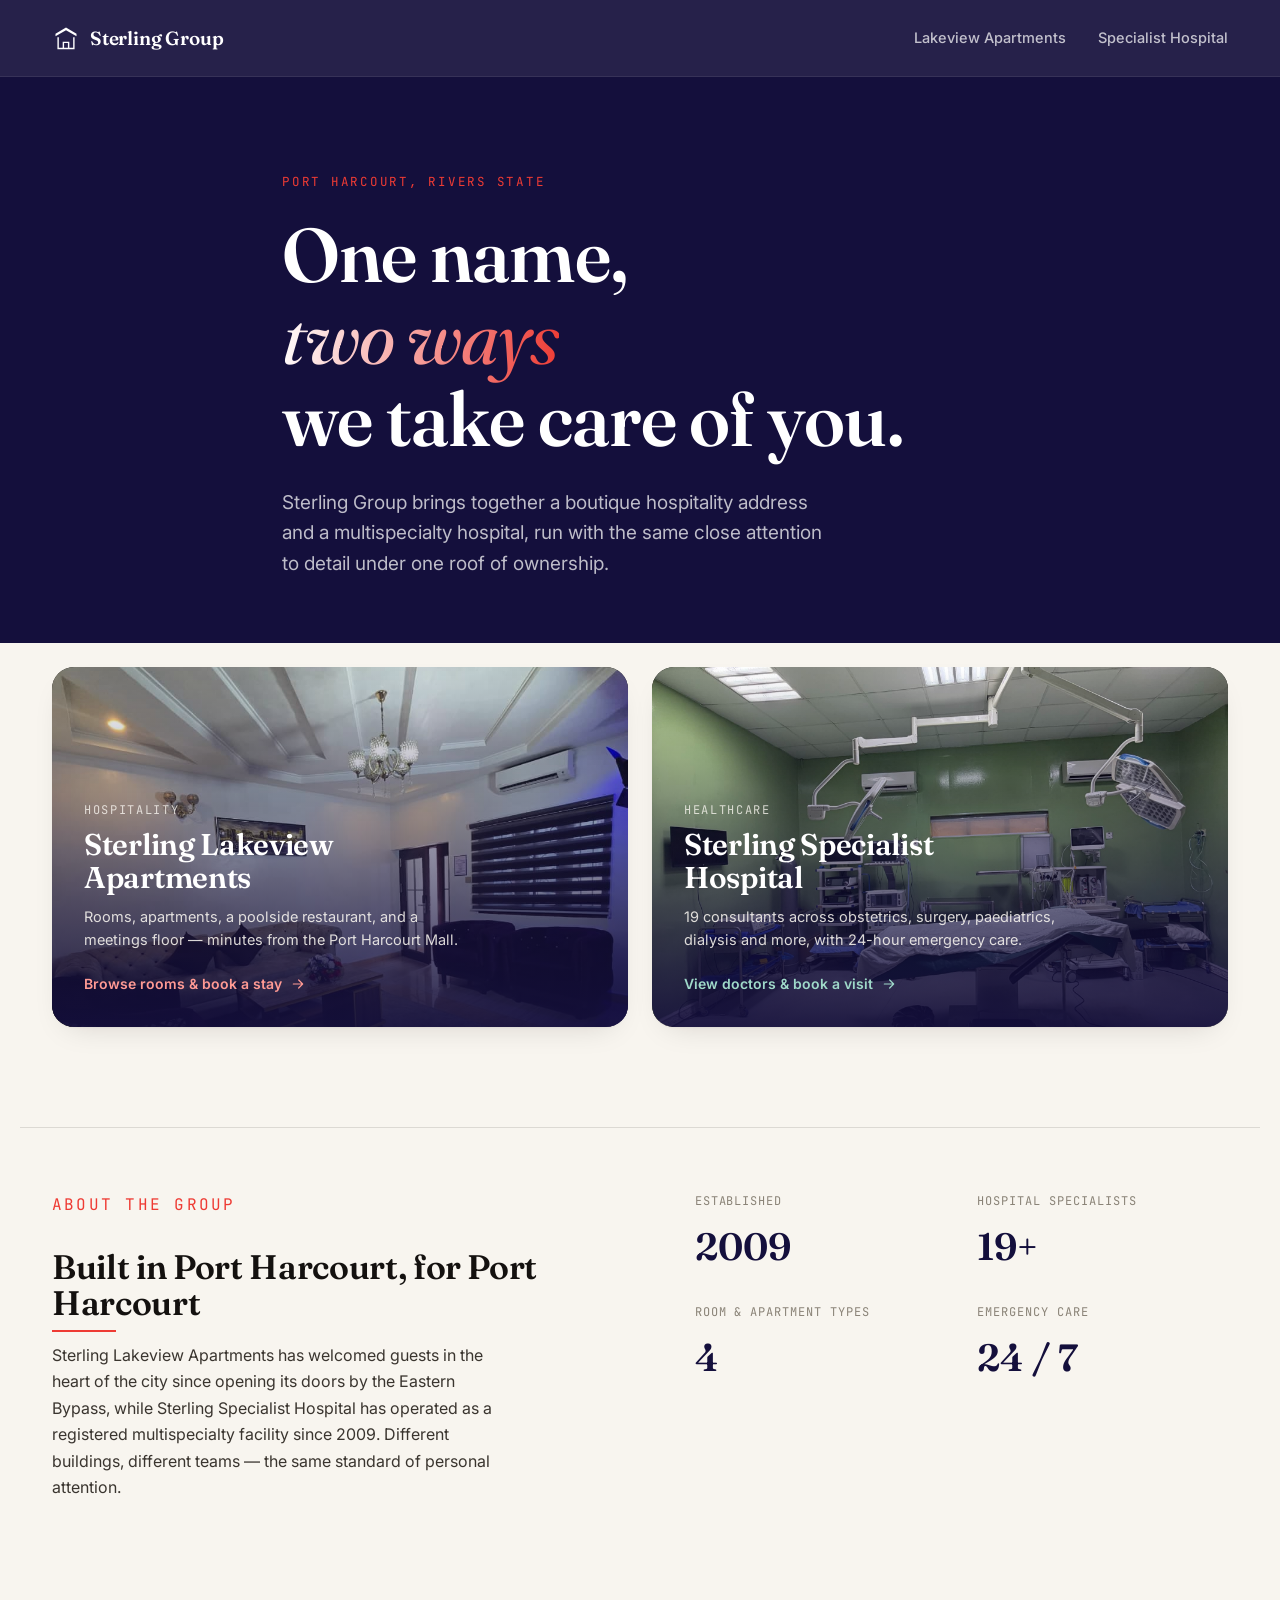
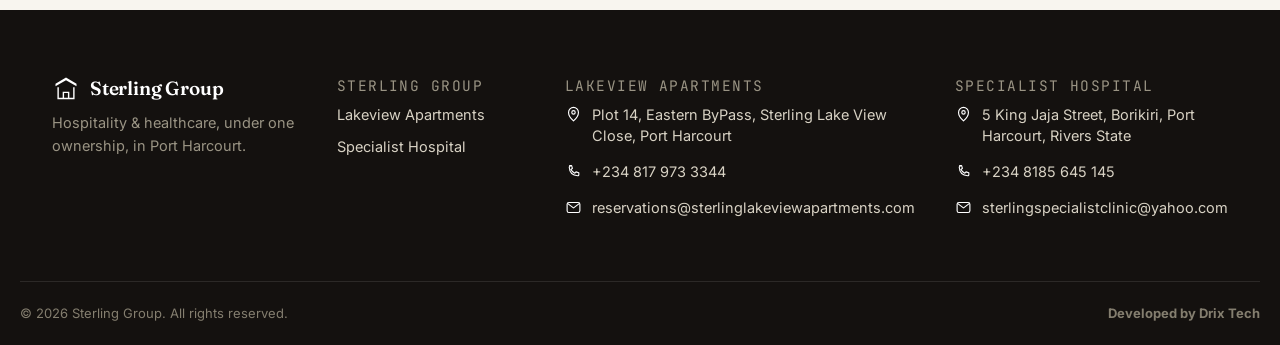
==== commit 7083feca: "Add real photos for hospital and lakeview hero/door images" ====
--- a/index.html
+++ b/index.html
@@ -6,8 +6,8 @@
   <title>Sterling Group — Hospitality &amp; Healthcare in Port Harcourt</title>
   <meta name="description" content="Sterling Group is the parent of Sterling Lakeview Apartments and Sterling Specialist Hospital, two trusted institutions in Port Harcourt." />
   <link rel="icon" href="data:," />
-  <link rel="stylesheet" href="/css/base.css?v=5" />
-  <link rel="stylesheet" href="/css/landing.css?v=5" />
+  <link rel="stylesheet" href="/css/base.css?v=6" />
+  <link rel="stylesheet" href="/css/landing.css?v=6" />
 </head>
 <body class="landing">
 
@@ -53,7 +53,7 @@
 
         <a href="/lakeview" class="door door--lakeview" data-division="lakeview">
           <div class="door__media">
-            <img src="https://images.unsplash.com/photo-1566073771259-6a8506099945?q=80&w=1600" alt="Sterling Lakeview Apartments exterior at dusk" loading="lazy" />
+            <img src="/images/lakeview-living-room.jpg" alt="Sterling Lakeview Apartments living room" loading="lazy" />
           </div>
           <div class="door__body">
             <p class="door__eyebrow">Hospitality</p>
@@ -65,7 +65,7 @@
 
         <a href="/hospital" class="door door--hospital" data-division="hospital">
           <div class="door__media">
-            <img src="https://images.unsplash.com/photo-1587351021759-3e566b6af7cc?q=80&w=1600" alt="Sterling Specialist Hospital building" loading="lazy" />
+            <img src="/images/hospital-theatre.jpg" alt="Sterling Specialist Hospital operating theatre" loading="lazy" />
           </div>
           <div class="door__body">
             <p class="door__eyebrow">Healthcare</p>
@@ -172,11 +172,11 @@
     </div>
   </footer>
 
-  <script src="/js/icons.js?v=5"></script>
-  <script src="/js/config.js?v=5"></script>
-  <script src="/js/api.js?v=5"></script>
-  <script src="/js/branding.js?v=5"></script>
-  <script src="/js/nav-toggle.js?v=5"></script>
-  <script src="/js/landing.js?v=5"></script>
+  <script src="/js/icons.js?v=6"></script>
+  <script src="/js/config.js?v=6"></script>
+  <script src="/js/api.js?v=6"></script>
+  <script src="/js/branding.js?v=6"></script>
+  <script src="/js/nav-toggle.js?v=6"></script>
+  <script src="/js/landing.js?v=6"></script>
 </body>
 </html>
